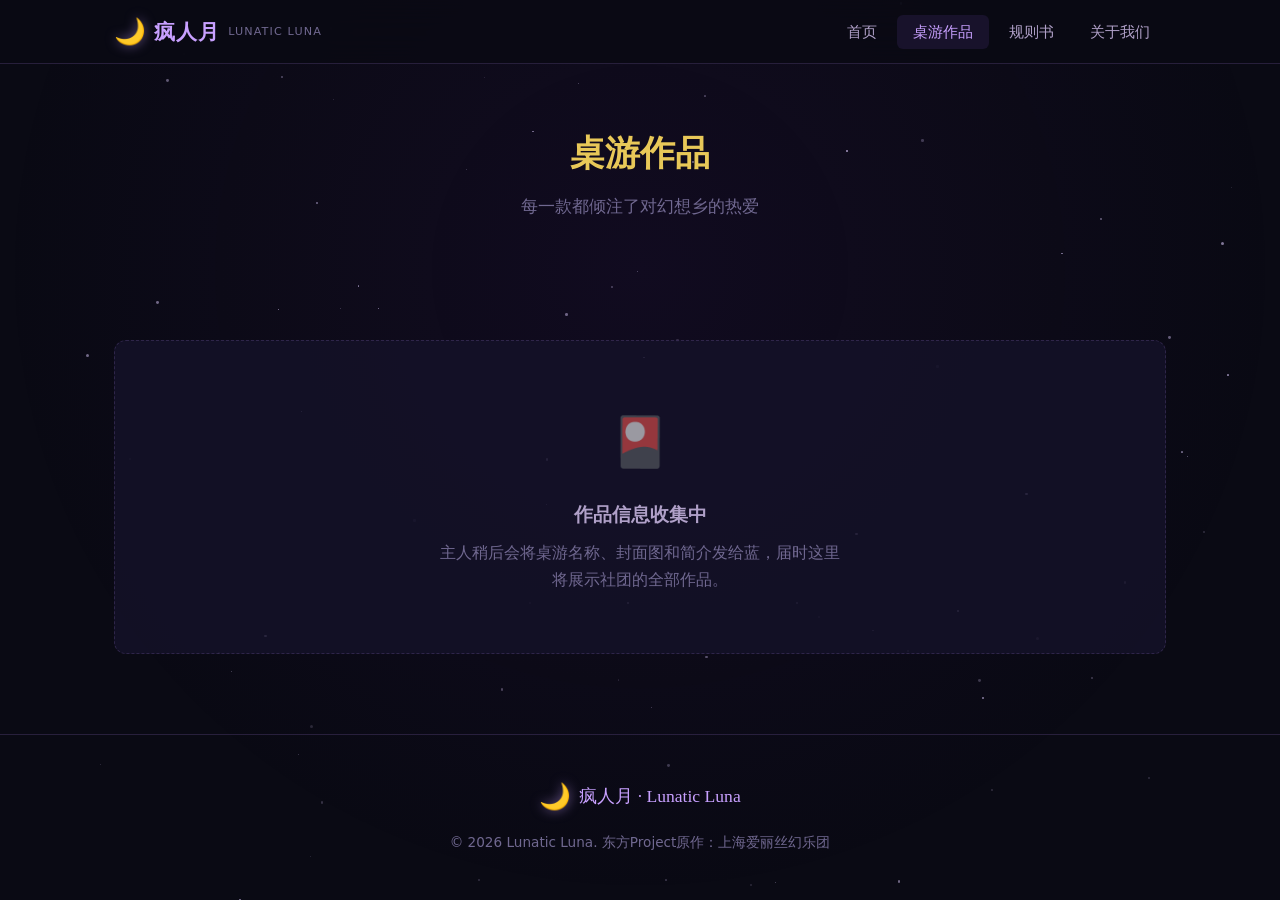
==== games.html @ 458e3dfa "🎉 疯人月社团官网 v0.1 - 初始框架 - 首页：社团介绍 + 响应式设计 - 作品展示页、规则书页、关于页 - 东方幻想风深色主题 - 移动端适配 - 星空粒子背景 + 月球动画" ====
<!DOCTYPE html>
<html lang="zh-CN">
<head>
  <meta charset="UTF-8">
  <meta name="viewport" content="width=device-width, initial-scale=1.0">
  <title>桌游作品 · 疯人月</title>
  <meta name="description" content="疯人月同人桌游社团作品一览">
  <link rel="stylesheet" href="css/style.css">
  <link rel="icon" href="favicon.svg">
</head>
<body>
  <div class="starfield" id="starfield"></div>
  <nav class="navbar" id="navbar">
    <div class="nav-inner">
      <a href="/" class="logo">
        <span class="logo-icon">🌙</span>
        <span class="logo-text">疯人月</span>
        <span class="logo-sub">Lunatic Luna</span>
      </a>
      <button class="nav-toggle" id="navToggle" aria-label="菜单">
        <span></span><span></span><span></span>
      </button>
      <ul class="nav-links" id="navLinks">
        <li><a href="/">首页</a></li>
        <li><a href="games.html" class="active">桌游作品</a></li>
        <li><a href="rules.html">规则书</a></li>
        <li><a href="about.html">关于我们</a></li>
      </ul>
    </div>
  </nav>

  <section class="page-hero">
    <h1>桌游作品</h1>
    <p>每一款都倾注了对幻想乡的热爱</p>
  </section>

  <section class="section">
    <div class="games-list" id="gamesList">
      <!-- 占位：等待主人物料 -->
      <div class="game-card-placeholder">
        <div class="placeholder-icon">🎴</div>
        <h3>作品信息收集中</h3>
        <p>主人稍后会将桌游名称、封面图和简介发给蓝，届时这里将展示社团的全部作品。</p>
      </div>
    </div>
  </section>

  <footer class="footer">
    <div class="footer-inner">
      <div class="footer-brand"><span class="logo-icon">🌙</span><span>疯人月 · Lunatic Luna</span></div>
      <p class="footer-copy">© 2026 Lunatic Luna. 东方Project原作：上海爱丽丝幻乐团</p>
    </div>
  </footer>
  <script src="js/main.js"></script>
</body>
</html>
---- css/style.css ----
/* ========================================
   疯人月 · Lunatic Luna 官网样式
   东方幻想风 · 深色主题
   ======================================== */

/* ---- CSS Variables ---- */
:root {
  --bg-deep: #0a0a14;
  --bg-card: rgba(20, 18, 40, 0.85);
  --bg-nav: rgba(10, 10, 20, 0.92);
  --text-primary: #e8e0f0;
  --text-secondary: #b0a0c8;
  --text-muted: #706890;
  --accent: #c8a0ff;
  --accent-glow: #a060ff;
  --accent-gold: #e8c858;
  --moon-pale: #f0e8d0;
  --border: rgba(160, 120, 220, 0.2);
  --radius: 12px;
  --radius-sm: 6px;
  --shadow-glow: 0 0 30px rgba(160, 96, 255, 0.15);
  --font-heading: 'Georgia', 'Noto Serif SC', 'SimSun', serif;
  --font-body: system-ui, -apple-system, 'PingFang SC', 'Microsoft YaHei', sans-serif;
  --max-width: 1100px;
  --nav-height: 64px;
}

/* ---- Reset & Base ---- */
*, *::before, *::after { box-sizing: border-box; margin: 0; padding: 0; }

html {
  scroll-behavior: smooth;
  font-size: 16px;
}

body {
  font-family: var(--font-body);
  background: var(--bg-deep);
  color: var(--text-primary);
  line-height: 1.7;
  min-height: 100vh;
  overflow-x: hidden;
}

a { color: var(--accent); text-decoration: none; transition: color 0.2s; }
a:hover { color: var(--accent-gold); }

img { max-width: 100%; height: auto; display: block; }

/* ---- Starfield BG ---- */
.starfield {
  position: fixed; top: 0; left: 0; width: 100%; height: 100%;
  z-index: 0; pointer-events: none;
  background: radial-gradient(ellipse at 50% 30%, rgba(60, 20, 100, 0.15) 0%, transparent 70%);
}

/* ---- Navbar ---- */
.navbar {
  position: fixed; top: 0; left: 0; right: 0; z-index: 1000;
  background: var(--bg-nav);
  backdrop-filter: blur(16px);
  border-bottom: 1px solid var(--border);
  height: var(--nav-height);
}

.nav-inner {
  max-width: var(--max-width);
  margin: 0 auto;
  padding: 0 24px;
  height: 100%;
  display: flex;
  align-items: center;
  justify-content: space-between;
}

.logo {
  display: flex;
  align-items: center;
  gap: 8px;
  color: var(--text-primary) !important;
  text-decoration: none;
}

.logo-icon {
  font-size: 1.6rem;
  filter: drop-shadow(0 0 6px rgba(200, 160, 255, 0.5));
}

.logo-text {
  font-family: var(--font-heading);
  font-size: 1.3rem;
  font-weight: 700;
  color: var(--accent);
  letter-spacing: 0.05em;
}

.logo-sub {
  font-size: 0.7rem;
  color: var(--text-muted);
  letter-spacing: 0.1em;
  text-transform: uppercase;
}

.nav-links {
  display: flex;
  list-style: none;
  gap: 4px;
}

.nav-links a {
  padding: 8px 16px;
  border-radius: var(--radius-sm);
  color: var(--text-secondary);
  font-size: 0.95rem;
  transition: all 0.2s;
}

.nav-links a:hover,
.nav-links a.active {
  color: var(--accent);
  background: rgba(160, 96, 255, 0.1);
}

.nav-toggle {
  display: none;
  flex-direction: column;
  gap: 5px;
  background: none;
  border: none;
  cursor: pointer;
  padding: 4px;
}

.nav-toggle span {
  display: block;
  width: 24px;
  height: 2px;
  background: var(--text-primary);
  border-radius: 2px;
  transition: all 0.3s;
}

/* ---- Hero ---- */
.hero {
  position: relative;
  z-index: 1;
  max-width: var(--max-width);
  margin: 0 auto;
  padding: calc(var(--nav-height) + 80px) 24px 100px;
  display: flex;
  align-items: center;
  gap: 60px;
  min-height: 80vh;
}

.hero-content {
  flex: 1;
}

.hero-badge {
  display: inline-block;
  padding: 6px 16px;
  border: 1px solid var(--accent);
  border-radius: 20px;
  color: var(--accent);
  font-size: 0.85rem;
  margin-bottom: 24px;
  background: rgba(160, 96, 255, 0.08);
}

.hero-title {
  font-family: var(--font-heading);
  font-size: clamp(2rem, 5vw, 3.2rem);
  line-height: 1.3;
  margin-bottom: 20px;
}

.title-line { display: block; }
.title-line.accent {
  color: var(--accent-gold);
  text-shadow: 0 0 20px rgba(232, 200, 88, 0.3);
}

.hero-desc {
  color: var(--text-secondary);
  font-size: 1.1rem;
  max-width: 500px;
  line-height: 1.8;
  margin-bottom: 32px;
}

.hero-actions {
  display: flex;
  gap: 12px;
  flex-wrap: wrap;
}

.btn {
  display: inline-flex;
  align-items: center;
  padding: 12px 28px;
  border-radius: 8px;
  font-size: 1rem;
  font-weight: 600;
  cursor: pointer;
  border: none;
  transition: all 0.3s;
  text-decoration: none;
}

.btn-primary {
  background: linear-gradient(135deg, var(--accent-glow), var(--accent));
  color: #fff;
  box-shadow: 0 4px 20px rgba(160, 96, 255, 0.3);
}
.btn-primary:hover {
  transform: translateY(-2px);
  box-shadow: 0 6px 30px rgba(160, 96, 255, 0.45);
  color: #fff;
}

.btn-ghost {
  background: transparent;
  color: var(--text-primary);
  border: 1px solid var(--border);
}
.btn-ghost:hover {
  background: rgba(160, 96, 255, 0.1);
  border-color: var(--accent);
  color: var(--accent);
}

/* Hero Visual */
.hero-visual {
  flex: 0 0 300px;
  display: flex;
  justify-content: center;
  align-items: center;
}

.moon-orbit {
  position: relative;
  width: 240px;
  height: 240px;
}

.moon {
  position: absolute;
  top: 50%; left: 50%;
  transform: translate(-50%, -50%);
  width: 100px; height: 100px;
  border-radius: 50%;
  background: radial-gradient(circle at 35% 35%, #f8f0d8, #c8b878, #806030);
  box-shadow:
    0 0 40px rgba(240, 220, 150, 0.3),
    0 0 80px rgba(200, 160, 80, 0.15),
    inset 0 0 20px rgba(255, 240, 200, 0.5);
  animation: moon-pulse 4s ease-in-out infinite;
}

.orbit-ring {
  position: absolute;
  top: 50%; left: 50%;
  transform: translate(-50%, -50%);
  width: 200px; height: 200px;
  border-radius: 50%;
  border: 1px solid rgba(200, 160, 255, 0.15);
  animation: orbit-spin 20s linear infinite;
}

.orbit-ring::after {
  content: '';
  position: absolute;
  top: -4px; left: 50%;
  width: 8px; height: 8px;
  border-radius: 50%;
  background: var(--accent);
  box-shadow: 0 0 12px var(--accent-glow);
}

@keyframes moon-pulse {
  0%, 100% { box-shadow: 0 0 40px rgba(240, 220, 150, 0.3), 0 0 80px rgba(200, 160, 80, 0.15); }
  50% { box-shadow: 0 0 60px rgba(240, 220, 150, 0.5), 0 0 120px rgba(200, 160, 80, 0.25); }
}

@keyframes orbit-spin {
  from { transform: translate(-50%, -50%) rotate(0deg); }
  to { transform: translate(-50%, -50%) rotate(360deg); }
}

/* ---- Sections ---- */
.section {
  position: relative;
  z-index: 1;
  max-width: var(--max-width);
  margin: 0 auto;
  padding: 80px 24px;
}

.section-dark {
  background: rgba(12, 10, 30, 0.5);
  max-width: 100%;
  border-top: 1px solid var(--border);
  border-bottom: 1px solid var(--border);
}

.section-header {
  text-align: center;
  margin-bottom: 48px;
}

.section-title {
  font-family: var(--font-heading);
  font-size: 2rem;
  color: var(--accent);
  margin-bottom: 8px;
}

.section-sub {
  color: var(--text-muted);
  font-size: 1rem;
}

/* ---- Games Grid ---- */
.games-grid {
  display: grid;
  grid-template-columns: repeat(auto-fill, minmax(300px, 1fr));
  gap: 24px;
}

.game-card {
  background: var(--bg-card);
  border: 1px solid var(--border);
  border-radius: var(--radius);
  overflow: hidden;
  transition: all 0.3s;
}

.game-card:hover {
  transform: translateY(-4px);
  box-shadow: var(--shadow-glow);
  border-color: var(--accent);
}

.game-card-img {
  width: 100%;
  height: 200px;
  object-fit: cover;
  background: linear-gradient(135deg, #1a1040, #201850);
}

.game-card-body {
  padding: 20px;
}

.game-card-body h3 {
  font-family: var(--font-heading);
  font-size: 1.2rem;
  margin-bottom: 8px;
  color: var(--accent-gold);
}

.game-card-body p {
  color: var(--text-secondary);
  font-size: 0.9rem;
  line-height: 1.6;
}

.game-card-footer {
  padding: 12px 20px;
  border-top: 1px solid var(--border);
  display: flex;
  gap: 8px;
}

.game-card-footer .btn {
  padding: 6px 16px;
  font-size: 0.85rem;
}

/* Placeholder */
.game-card-placeholder {
  text-align: center;
  padding: 60px 20px;
  background: var(--bg-card);
  border: 1px dashed var(--border);
  border-radius: var(--radius);
  grid-column: 1 / -1;
}

.placeholder-icon {
  font-size: 3rem;
  margin-bottom: 16px;
  opacity: 0.6;
}

.game-card-placeholder h3 {
  color: var(--text-secondary);
  margin-bottom: 8px;
}

.game-card-placeholder p {
  color: var(--text-muted);
  max-width: 400px;
  margin: 0 auto;
}

/* ---- Stats ---- */
.stats-row {
  display: flex;
  justify-content: center;
  gap: 60px;
  max-width: var(--max-width);
  margin: 0 auto;
}

.stat-item {
  text-align: center;
}

.stat-num {
  display: block;
  font-family: var(--font-heading);
  font-size: 2.5rem;
  color: var(--accent-gold);
  text-shadow: 0 0 20px rgba(232, 200, 88, 0.3);
}

.stat-label {
  font-size: 0.95rem;
  color: var(--text-muted);
}

/* ---- Page Hero ---- */
.page-hero {
  position: relative;
  z-index: 1;
  text-align: center;
  padding: calc(var(--nav-height) + 60px) 24px 40px;
}

.page-hero h1 {
  font-family: var(--font-heading);
  font-size: 2.2rem;
  color: var(--accent-gold);
  margin-bottom: 8px;
}

.page-hero p {
  color: var(--text-muted);
  font-size: 1.05rem;
}

/* ---- Games List ---- */
.games-list {
  display: flex;
  flex-direction: column;
  gap: 32px;
}

/* ---- About ---- */
.about-content {
  display: flex;
  flex-direction: column;
  gap: 24px;
  max-width: 700px;
  margin: 0 auto;
}

.about-card {
  background: var(--bg-card);
  border: 1px solid var(--border);
  border-radius: var(--radius);
  padding: 28px;
}

.about-card h2 {
  font-family: var(--font-heading);
  font-size: 1.3rem;
  color: var(--accent-gold);
  margin-bottom: 12px;
}

.about-card p {
  color: var(--text-secondary);
  margin-bottom: 10px;
  line-height: 1.8;
}

.about-card p:last-child { margin-bottom: 0; }

.contact-methods {
  margin-top: 12px;
  display: flex;
  flex-direction: column;
  gap: 8px;
}

.contact-item {
  display: flex;
  align-items: center;
  gap: 10px;
  color: var(--text-secondary);
}

.contact-icon { font-size: 1.2rem; }

/* ---- Footer ---- */
.footer {
  position: relative;
  z-index: 1;
  border-top: 1px solid var(--border);
  padding: 40px 24px;
  text-align: center;
}

.footer-inner {
  max-width: var(--max-width);
  margin: 0 auto;
}

.footer-brand {
  display: flex;
  align-items: center;
  justify-content: center;
  gap: 8px;
  font-family: var(--font-heading);
  font-size: 1.1rem;
  color: var(--accent);
  margin-bottom: 12px;
}

.footer-copy {
  color: var(--text-muted);
  font-size: 0.85rem;
}

.footer-note {
  color: var(--text-muted);
  font-size: 0.8rem;
  margin-top: 4px;
  font-style: italic;
}

/* ---- Responsive ---- */
@media (max-width: 768px) {
  .hero {
    flex-direction: column;
    text-align: center;
    gap: 40px;
    min-height: auto;
    padding-top: calc(var(--nav-height) + 40px);
  }

  .hero-desc { max-width: 100%; }
  .hero-actions { justify-content: center; }
  .hero-visual { flex: none; }

  .nav-toggle { display: flex; }

  .nav-links {
    display: none;
    position: absolute;
    top: var(--nav-height);
    left: 0; right: 0;
    flex-direction: column;
    background: var(--bg-nav);
    padding: 16px;
    border-bottom: 1px solid var(--border);
  }

  .nav-links.open { display: flex; }

  .stats-row {
    flex-direction: column;
    gap: 24px;
  }

  .games-grid {
    grid-template-columns: 1fr;
  }
}

@media (max-width: 480px) {
  .hero-title { font-size: 1.8rem; }
  .section { padding: 48px 16px; }
  .section-title { font-size: 1.5rem; }
}
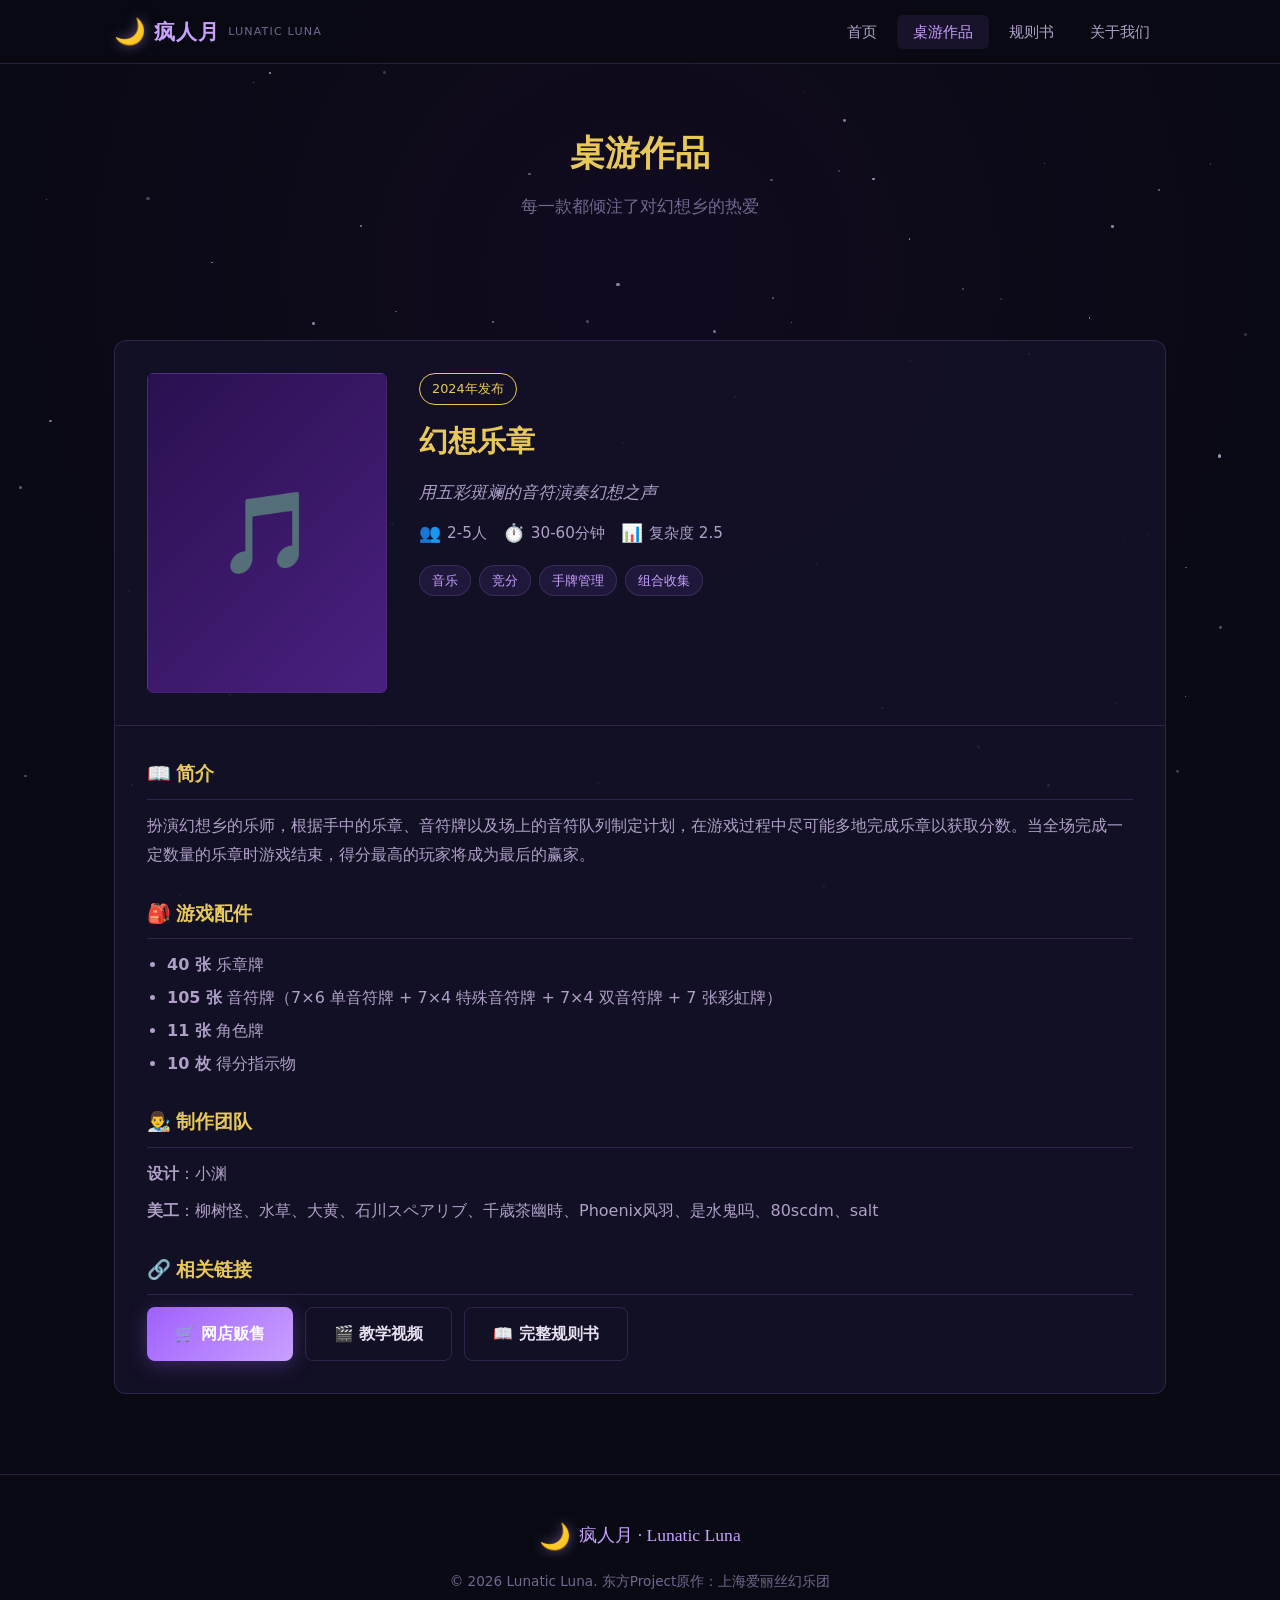
==== commit 8d97d12e: "🎵 添加「幻想乐章」桌游详情 - 作品展示页：完整游戏信息、配件列表、制作团队、购买链接 - 规则书页：完整规则（开局准备/流程/成曲/游戏结束） - 首页更新：代表作品卡片 + 统计数据 - 新增游" ====
--- a/games.html
+++ b/games.html
@@ -36,12 +36,58 @@
 
   <section class="section">
     <div class="games-list" id="gamesList">
-      <!-- 占位：等待主人物料 -->
-      <div class="game-card-placeholder">
-        <div class="placeholder-icon">🎴</div>
-        <h3>作品信息收集中</h3>
-        <p>主人稍后会将桌游名称、封面图和简介发给蓝，届时这里将展示社团的全部作品。</p>
-      </div>
+      <!-- 幻想乐章 -->
+      <article class="game-detail" id="gensou-gakushou">
+        <div class="game-detail-header">
+          <div class="game-detail-cover">
+            <div class="cover-placeholder">🎵</div>
+          </div>
+          <div class="game-detail-meta">
+            <span class="game-badge">2024年发布</span>
+            <h2>幻想乐章</h2>
+            <p class="game-tagline">用五彩斑斓的音符演奏幻想之声</p>
+            <div class="game-stats">
+              <div class="game-stat"><span class="stat-icon">👥</span> 2-5人</div>
+              <div class="game-stat"><span class="stat-icon">⏱️</span> 30-60分钟</div>
+              <div class="game-stat"><span class="stat-icon">📊</span> 复杂度 2.5</div>
+            </div>
+            <div class="game-tags">
+              <span class="tag">音乐</span>
+              <span class="tag">竞分</span>
+              <span class="tag">手牌管理</span>
+              <span class="tag">组合收集</span>
+            </div>
+          </div>
+        </div>
+        <div class="game-detail-body">
+          <div class="game-section">
+            <h3>📖 简介</h3>
+            <p>扮演幻想乡的乐师，根据手中的乐章、音符牌以及场上的音符队列制定计划，在游戏过程中尽可能多地完成乐章以获取分数。当全场完成一定数量的乐章时游戏结束，得分最高的玩家将成为最后的赢家。</p>
+          </div>
+          <div class="game-section">
+            <h3>🎒 游戏配件</h3>
+            <ul>
+              <li><strong>40 张</strong> 乐章牌</li>
+              <li><strong>105 张</strong> 音符牌（7×6 单音符牌 + 7×4 特殊音符牌 + 7×4 双音符牌 + 7 张彩虹牌）</li>
+              <li><strong>11 张</strong> 角色牌</li>
+              <li><strong>10 枚</strong> 得分指示物</li>
+            </ul>
+          </div>
+          <div class="game-section">
+            <h3>👨‍🎨 制作团队</h3>
+            <p><strong>设计</strong>：小渊</p>
+            <p><strong>美工</strong>：柳树怪、水草、大黄、石川スペアリブ、千歳茶幽時、Phoenix风羽、是水鬼吗、80scdm、salt</p>
+          </div>
+          <div class="game-section">
+            <h3>🔗 相关链接</h3>
+            <div class="game-links">
+              <a href="https://e.tb.cn/h.8eJ7mrzelplnOfU?tk=iquhgDgoF9y" class="btn btn-primary" target="_blank">🛒 网店贩售</a>
+              <a href="https://b23.tv/UHaeSBZ" class="btn btn-ghost" target="_blank">🎬 教学视频</a>
+              <a href="rules.html#gensou-gakushou" class="btn btn-ghost">📖 完整规则书</a>
+            </div>
+          </div>
+        </div>
+      </article>
     </div>
   </section>
 
--- a/css/style.css
+++ b/css/style.css
@@ -505,6 +505,224 @@
 
 .contact-icon { font-size: 1.2rem; }
 
+.contact-icon { font-size: 1.2rem; }
+
+/* ---- Game Detail (games page) ---- */
+.game-detail {
+  background: var(--bg-card);
+  border: 1px solid var(--border);
+  border-radius: var(--radius);
+  overflow: hidden;
+}
+
+.game-detail-header {
+  display: flex;
+  gap: 32px;
+  padding: 32px;
+  border-bottom: 1px solid var(--border);
+}
+
+.game-detail-cover {
+  flex: 0 0 240px;
+  height: 320px;
+  border-radius: var(--radius-sm);
+  overflow: hidden;
+}
+
+.cover-placeholder {
+  width: 100%;
+  height: 100%;
+  background: linear-gradient(135deg, #2a1050, #4a2080);
+  display: flex;
+  align-items: center;
+  justify-content: center;
+  font-size: 5rem;
+  border: 1px solid var(--border);
+}
+
+.game-detail-meta {
+  flex: 1;
+  display: flex;
+  flex-direction: column;
+  gap: 12px;
+}
+
+.game-badge {
+  display: inline-block;
+  padding: 4px 12px;
+  border: 1px solid var(--accent-gold);
+  border-radius: 20px;
+  color: var(--accent-gold);
+  font-size: 0.8rem;
+  width: fit-content;
+}
+
+.game-detail-meta h2 {
+  font-family: var(--font-heading);
+  font-size: 1.8rem;
+  color: var(--accent-gold);
+}
+
+.game-tagline {
+  color: var(--text-secondary);
+  font-style: italic;
+  font-size: 1.05rem;
+}
+
+.game-stats {
+  display: flex;
+  gap: 16px;
+  flex-wrap: wrap;
+}
+
+.game-stat {
+  display: flex;
+  align-items: center;
+  gap: 6px;
+  color: var(--text-secondary);
+  font-size: 0.95rem;
+}
+
+.stat-icon { font-size: 1.1rem; }
+
+.game-tags {
+  display: flex;
+  gap: 8px;
+  flex-wrap: wrap;
+  margin-top: 4px;
+}
+
+.tag {
+  padding: 4px 12px;
+  background: rgba(160, 96, 255, 0.1);
+  border: 1px solid var(--border);
+  border-radius: 20px;
+  font-size: 0.8rem;
+  color: var(--accent);
+}
+
+.game-detail-body {
+  padding: 32px;
+}
+
+.game-section {
+  margin-bottom: 28px;
+}
+
+.game-section:last-child { margin-bottom: 0; }
+
+.game-section h3 {
+  font-family: var(--font-heading);
+  font-size: 1.2rem;
+  color: var(--accent-gold);
+  margin-bottom: 12px;
+  padding-bottom: 8px;
+  border-bottom: 1px solid var(--border);
+}
+
+.game-section p {
+  color: var(--text-secondary);
+  line-height: 1.8;
+  margin-bottom: 8px;
+}
+
+.game-section ul, .game-section ol {
+  color: var(--text-secondary);
+  padding-left: 20px;
+  line-height: 1.8;
+}
+
+.game-section li { margin-bottom: 4px; }
+
+.game-links {
+  display: flex;
+  gap: 12px;
+  flex-wrap: wrap;
+}
+
+/* ---- Rule Cards ---- */
+.rule-card {
+  background: var(--bg-card);
+  border: 1px solid var(--border);
+  border-radius: var(--radius);
+  padding: 32px;
+}
+
+.rule-card h2 {
+  font-family: var(--font-heading);
+  font-size: 1.6rem;
+  color: var(--accent-gold);
+  margin-bottom: 24px;
+  padding-bottom: 12px;
+  border-bottom: 1px solid var(--border);
+}
+
+.rule-section {
+  margin-bottom: 24px;
+}
+
+.rule-section:last-child { margin-bottom: 0; }
+
+.rule-section h3 {
+  font-family: var(--font-heading);
+  font-size: 1.15rem;
+  color: var(--accent);
+  margin-bottom: 10px;
+}
+
+.rule-section p {
+  color: var(--text-secondary);
+  line-height: 1.8;
+  margin-bottom: 8px;
+}
+
+.rule-section ul, .rule-section ol {
+  color: var(--text-secondary);
+  padding-left: 24px;
+  line-height: 1.8;
+}
+
+.rule-section li { margin-bottom: 6px; }
+
+.rule-section ul ul, .rule-section ol ul {
+  margin-top: 6px;
+  margin-bottom: 6px;
+}
+
+.rule-table {
+  width: 100%;
+  max-width: 400px;
+  border-collapse: collapse;
+  margin: 12px 0;
+  color: var(--text-secondary);
+}
+
+.rule-table th, .rule-table td {
+  padding: 10px 16px;
+  border: 1px solid var(--border);
+  text-align: center;
+}
+
+.rule-table th {
+  background: rgba(160, 96, 255, 0.08);
+  color: var(--accent);
+  font-weight: 600;
+}
+
+@media (max-width: 768px) {
+  .game-detail-header {
+    flex-direction: column;
+    padding: 20px;
+  }
+  .game-detail-cover {
+    flex: none;
+    width: 100%;
+    height: 240px;
+  }
+  .game-detail-body { padding: 20px; }
+  .rule-card { padding: 20px; }
+}
+
 /* ---- Footer ---- */
 .footer {
   position: relative;
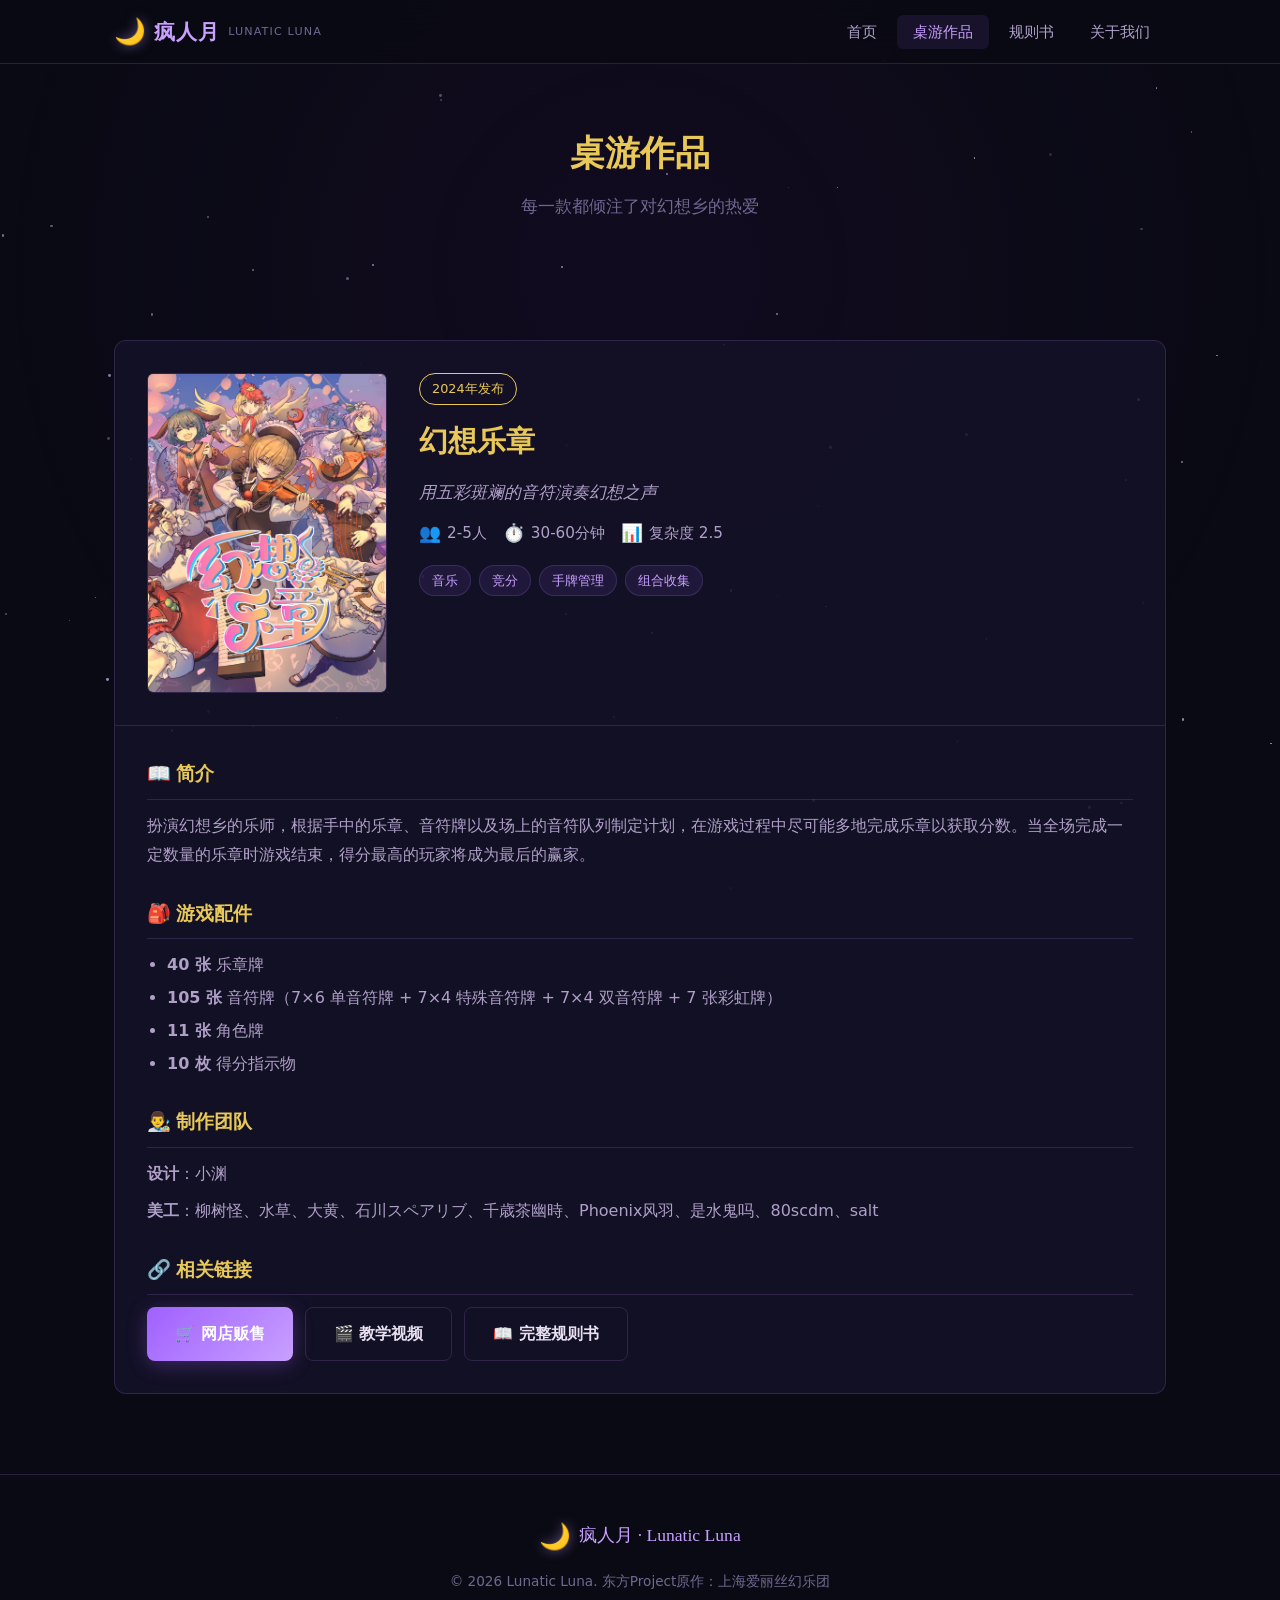
==== commit d8a6257a: "🖼️ 添加幻想乐章封面图" ====
--- a/games.html
+++ b/games.html
@@ -40,7 +40,7 @@
       <article class="game-detail" id="gensou-gakushou">
         <div class="game-detail-header">
           <div class="game-detail-cover">
-            <div class="cover-placeholder">🎵</div>
+            <img src="assets/images/gensou-gakushou-cover.jpg" alt="幻想乐章 封面" class="cover-img">
           </div>
           <div class="game-detail-meta">
             <span class="game-badge">2024年发布</span>
--- a/css/style.css
+++ b/css/style.css
@@ -540,6 +540,14 @@
   border: 1px solid var(--border);
 }
 
+.cover-img {
+  width: 100%;
+  height: 100%;
+  object-fit: cover;
+  border-radius: var(--radius-sm);
+  border: 1px solid var(--border);
+}
+
 .game-detail-meta {
   flex: 1;
   display: flex;
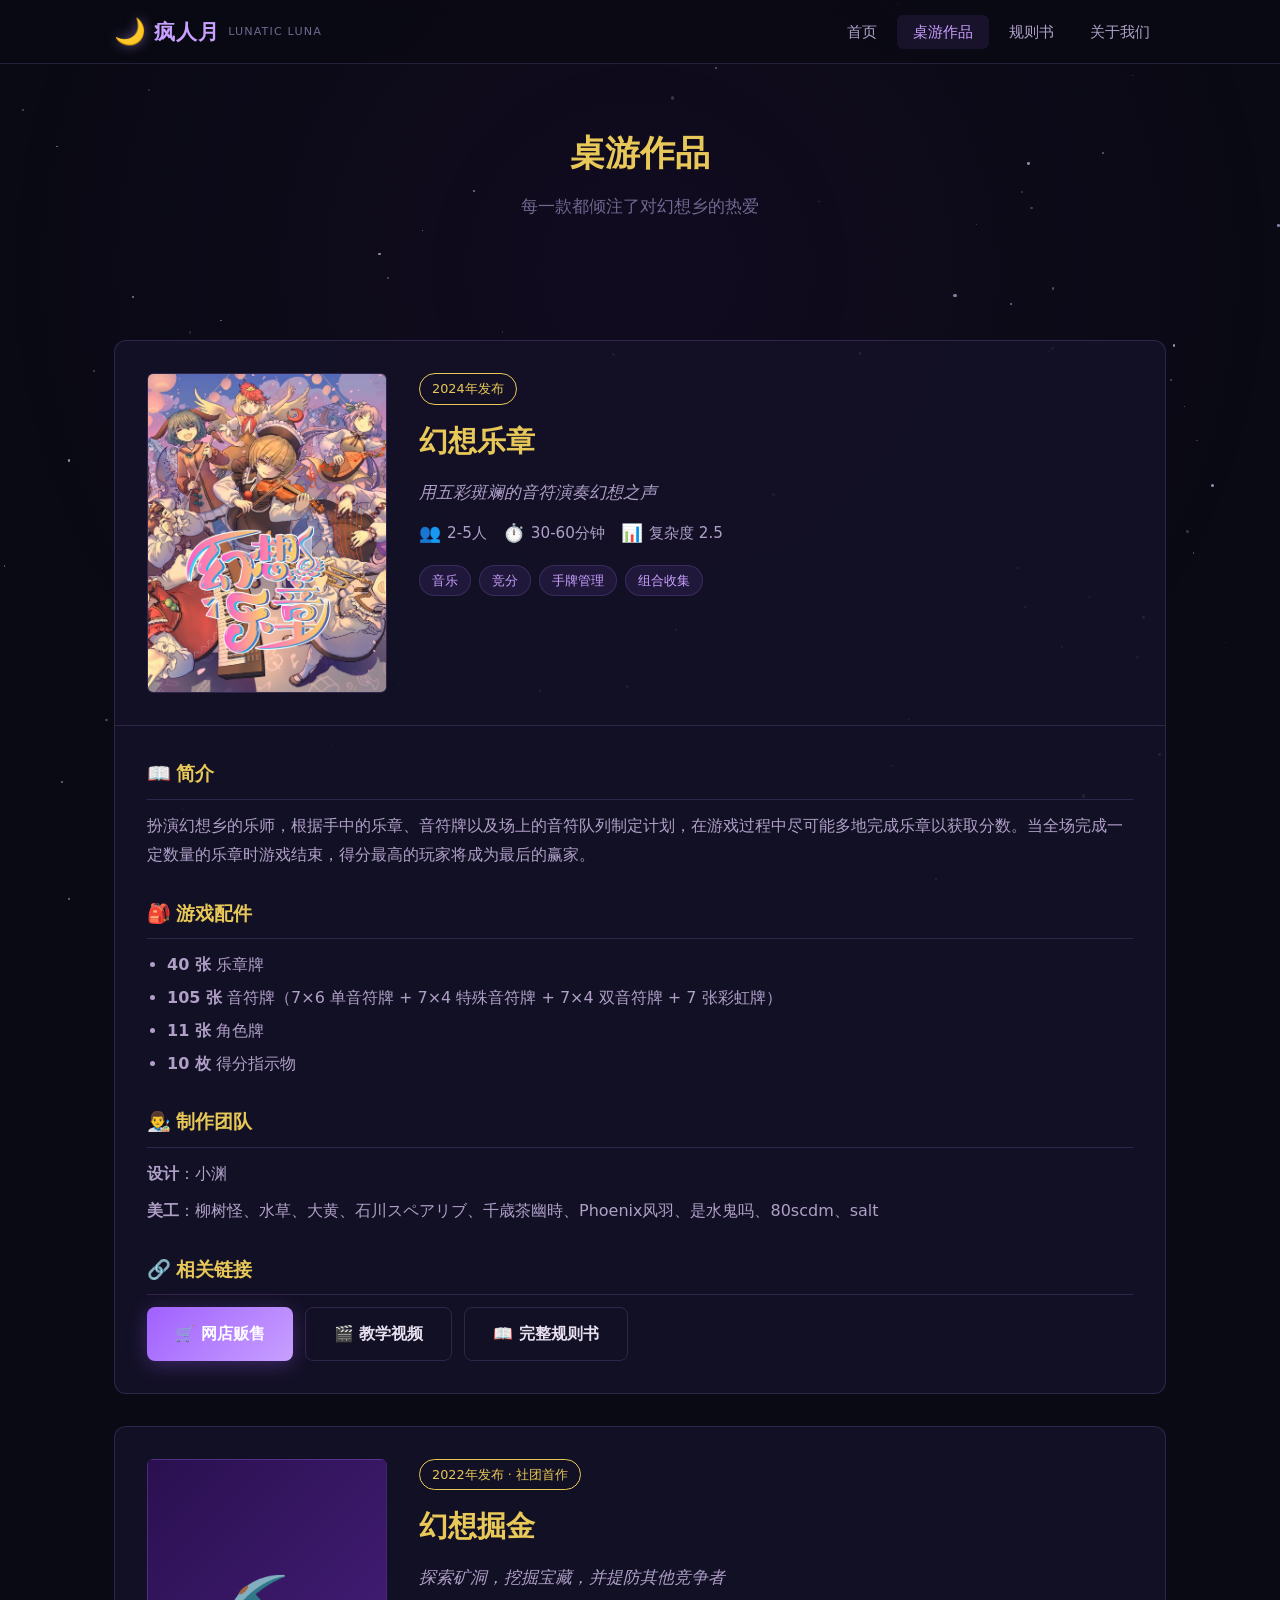
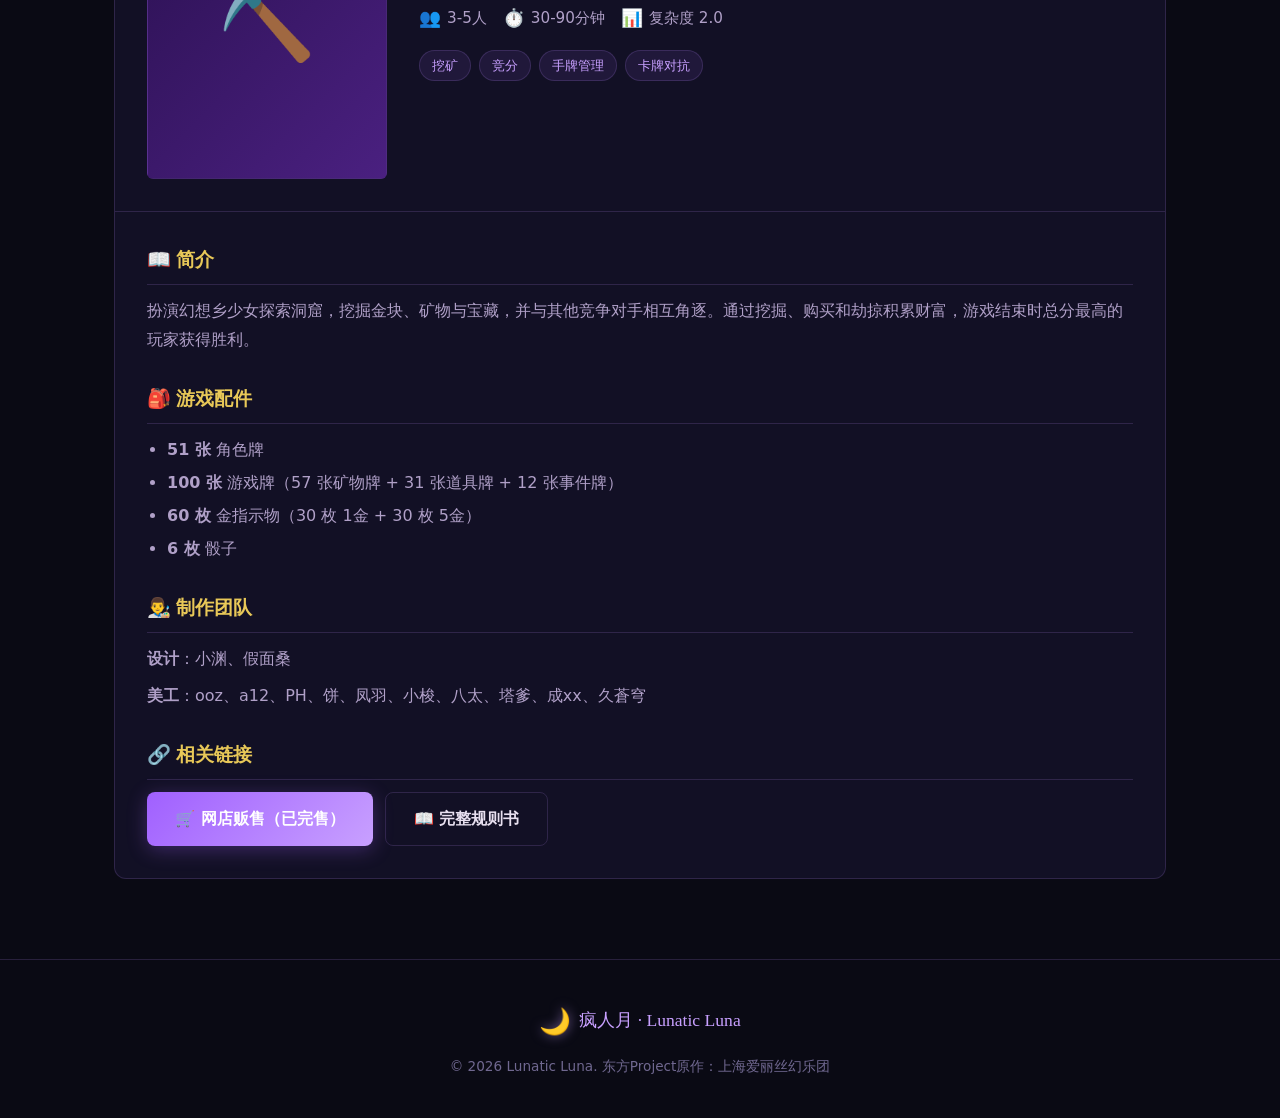
==== commit 8e8e5a54: "⛏️ 添加「幻想掘金」桌游详情（社团首作·2022） - 作品展示页：完整游戏信息、配件列表、制作团队、购买链接 - 规则书页：完整规则（词条/准备/流程/劫掠/结算/结束） - 首页更新：新增作品卡" ====
--- a/games.html
+++ b/games.html
@@ -88,6 +88,57 @@
           </div>
         </div>
       </article>
+      <!-- 幻想掘金 -->
+      <article class="game-detail" id="gensou-kinkin">
+        <div class="game-detail-header">
+          <div class="game-detail-cover">
+            <div class="cover-placeholder">⛏️</div>
+          </div>
+          <div class="game-detail-meta">
+            <span class="game-badge">2022年发布 · 社团首作</span>
+            <h2>幻想掘金</h2>
+            <p class="game-tagline">探索矿洞，挖掘宝藏，并提防其他竞争者</p>
+            <div class="game-stats">
+              <div class="game-stat"><span class="stat-icon">👥</span> 3-5人</div>
+              <div class="game-stat"><span class="stat-icon">⏱️</span> 30-90分钟</div>
+              <div class="game-stat"><span class="stat-icon">📊</span> 复杂度 2.0</div>
+            </div>
+            <div class="game-tags">
+              <span class="tag">挖矿</span>
+              <span class="tag">竞分</span>
+              <span class="tag">手牌管理</span>
+              <span class="tag">卡牌对抗</span>
+            </div>
+          </div>
+        </div>
+        <div class="game-detail-body">
+          <div class="game-section">
+            <h3>📖 简介</h3>
+            <p>扮演幻想乡少女探索洞窟，挖掘金块、矿物与宝藏，并与其他竞争对手相互角逐。通过挖掘、购买和劫掠积累财富，游戏结束时总分最高的玩家获得胜利。</p>
+          </div>
+          <div class="game-section">
+            <h3>🎒 游戏配件</h3>
+            <ul>
+              <li><strong>51 张</strong> 角色牌</li>
+              <li><strong>100 张</strong> 游戏牌（57 张矿物牌 + 31 张道具牌 + 12 张事件牌）</li>
+              <li><strong>60 枚</strong> 金指示物（30 枚 1金 + 30 枚 5金）</li>
+              <li><strong>6 枚</strong> 骰子</li>
+            </ul>
+          </div>
+          <div class="game-section">
+            <h3>👨‍🎨 制作团队</h3>
+            <p><strong>设计</strong>：小渊、假面桑</p>
+            <p><strong>美工</strong>：ooz、a12、PH、饼、凤羽、小梭、八太、塔爹、成xx、久蒼穹</p>
+          </div>
+          <div class="game-section">
+            <h3>🔗 相关链接</h3>
+            <div class="game-links">
+              <a href="https://e.tb.cn/h.85LGqt9xoqA6hg2?tk=N7oDgxEQFFU" class="btn btn-primary" target="_blank">🛒 网店贩售（已完售）</a>
+              <a href="rules.html#gensou-kinkin" class="btn btn-ghost">📖 完整规则书</a>
+            </div>
+          </div>
+        </div>
+      </article>
     </div>
   </section>
 
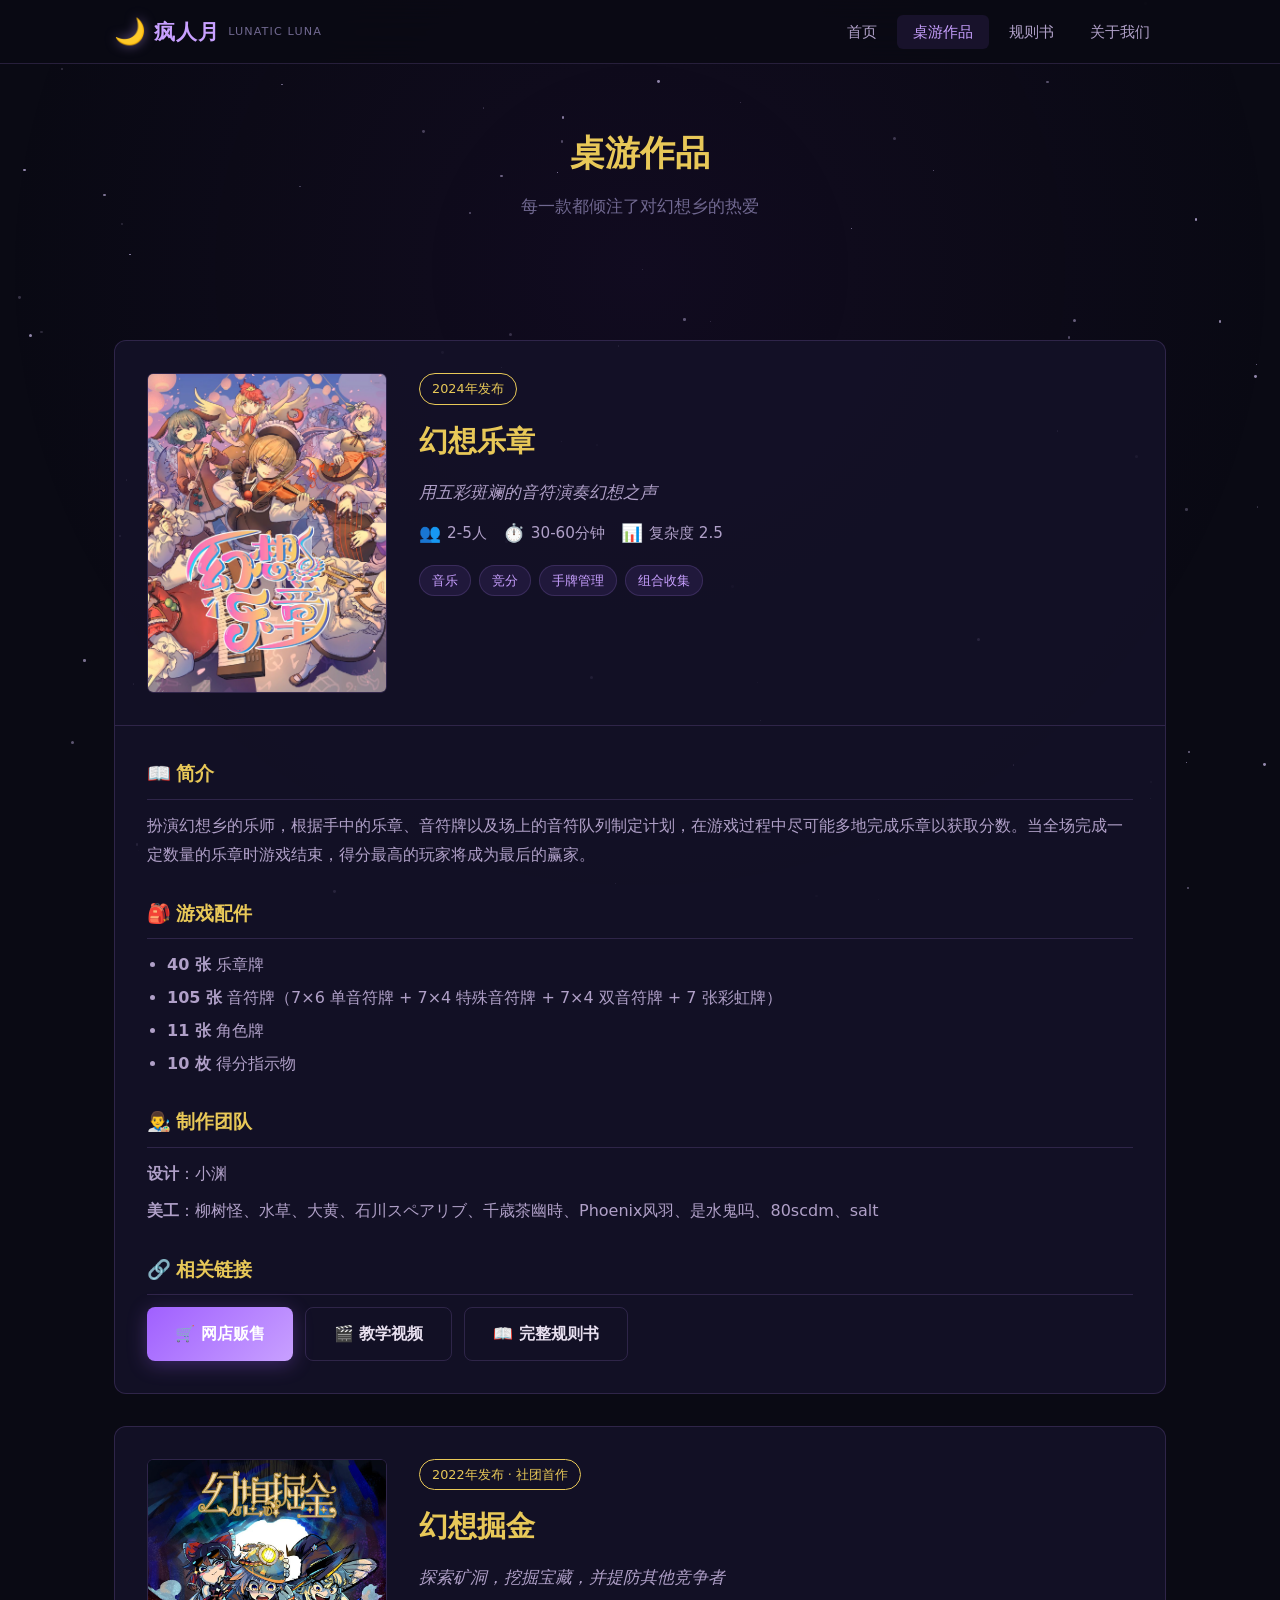
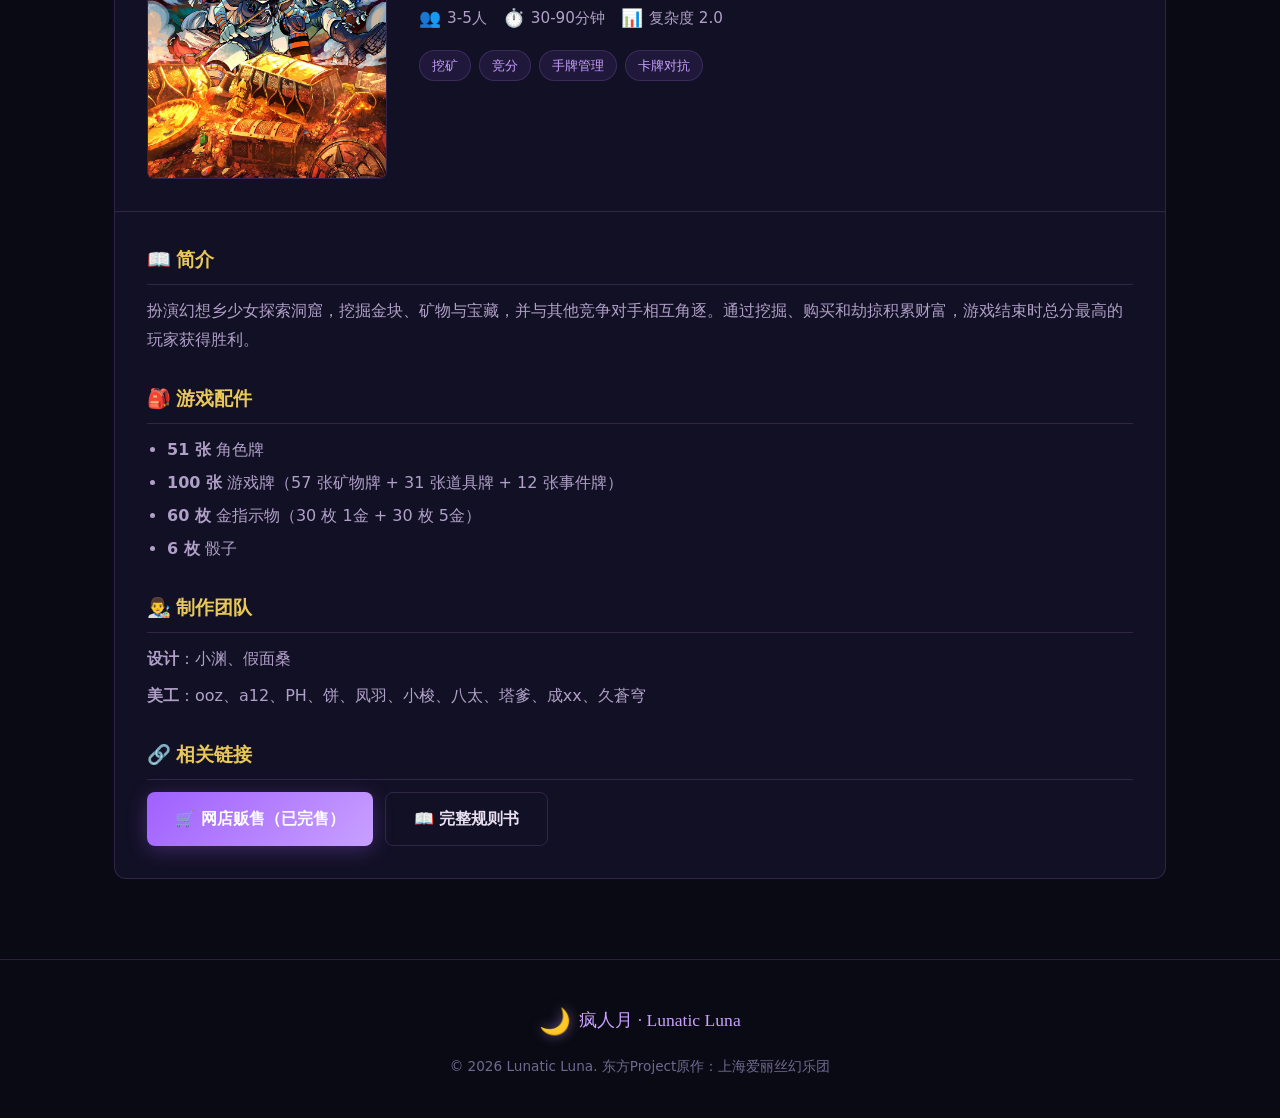
==== commit 598207ba: "🖼️ 添加幻想掘金封面图（已压缩 19MB→296KB）" ====
--- a/games.html
+++ b/games.html
@@ -92,7 +92,7 @@
       <article class="game-detail" id="gensou-kinkin">
         <div class="game-detail-header">
           <div class="game-detail-cover">
-            <div class="cover-placeholder">⛏️</div>
+            <img src="assets/images/gensou-kinkin-cover.jpg" alt="幻想掘金 封面" class="cover-img">
           </div>
           <div class="game-detail-meta">
             <span class="game-badge">2022年发布 · 社团首作</span>
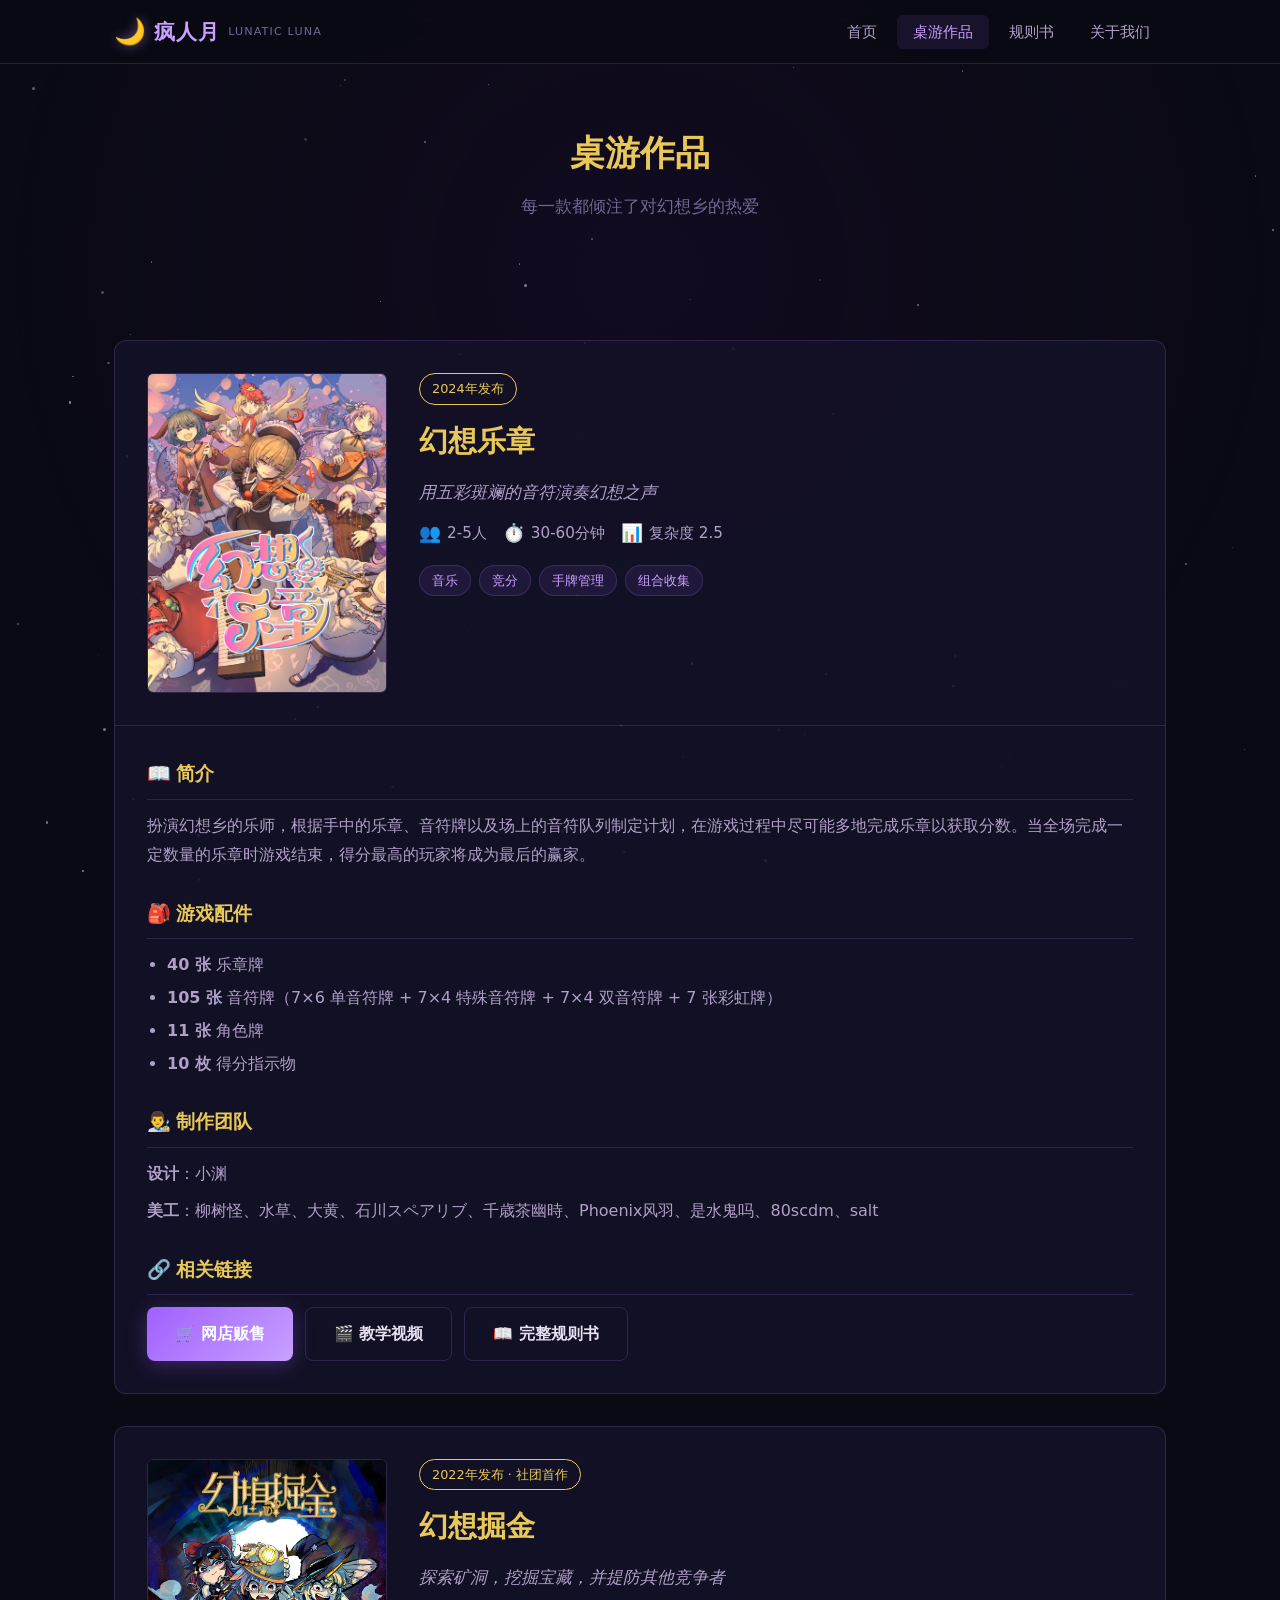
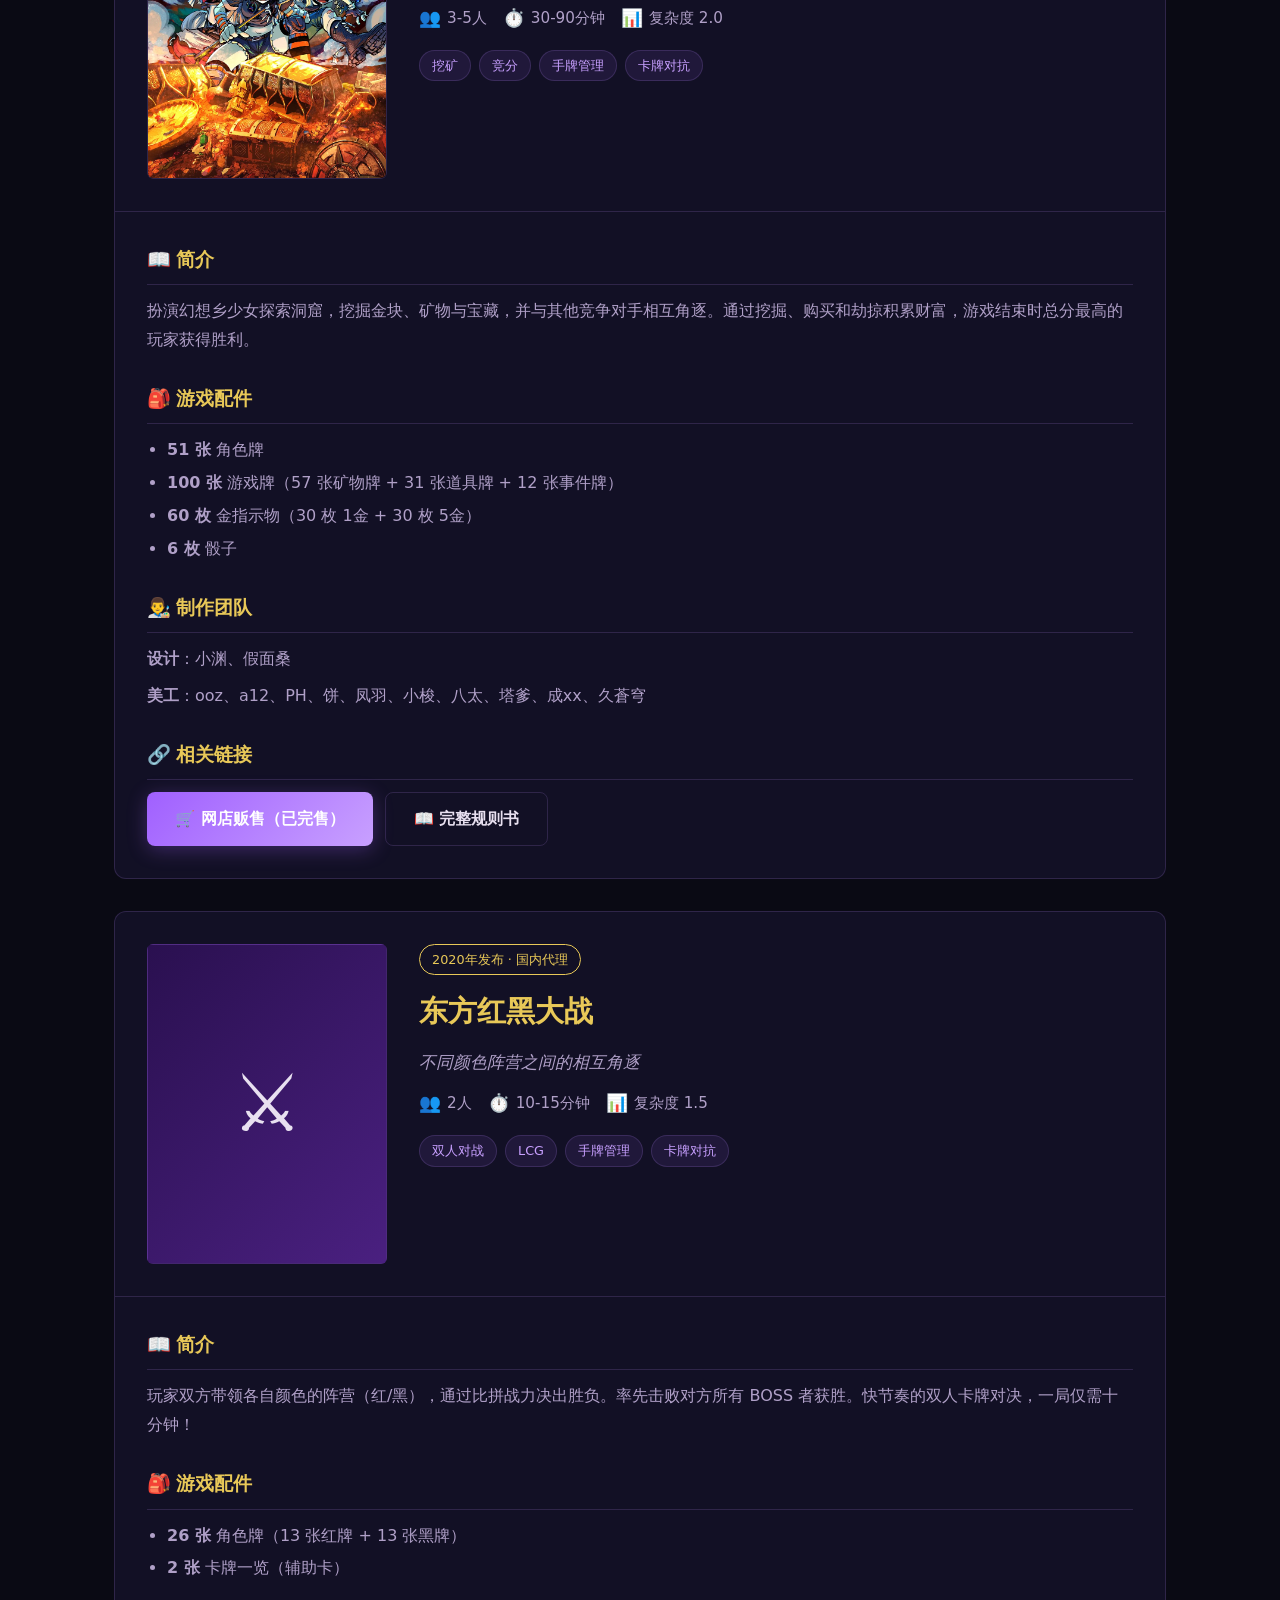
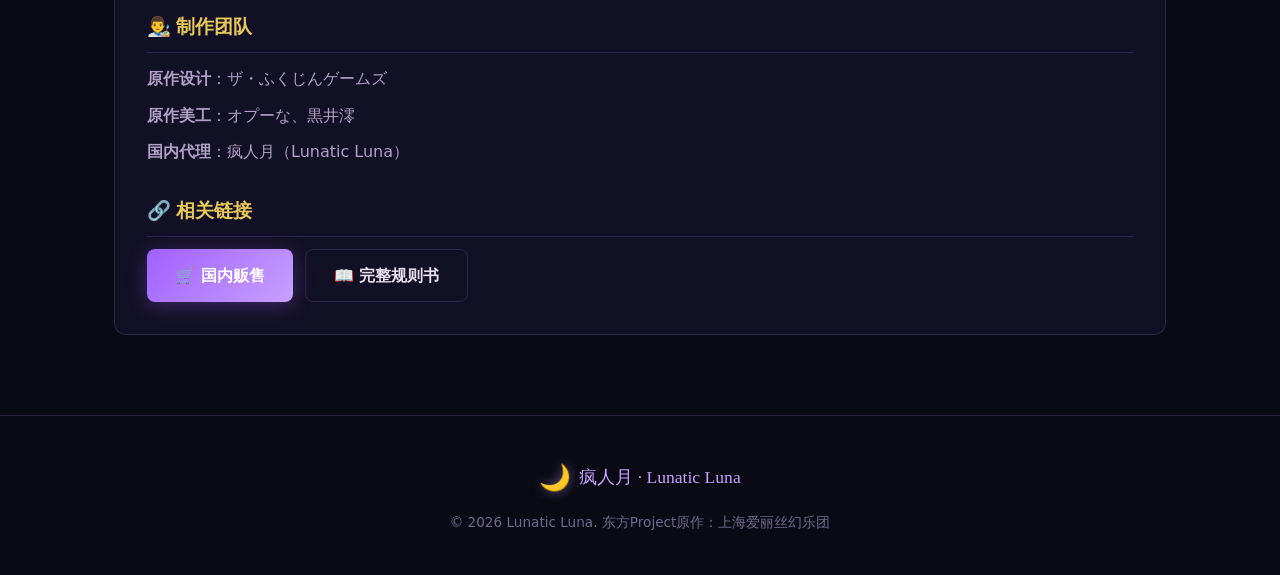
==== commit 23ab80e4: "⚔️ 添加「东方红黑大战」- 社团代理日方作品 - 红黑阵营双人对战 LCG - 作品展示页 + 完整规则书 - 首页新增第三款作品卡片 - 统计数据更新为 3" ====
--- a/games.html
+++ b/games.html
@@ -139,6 +139,56 @@
           </div>
         </div>
       </article>
+      <!-- 东方红黑大战 -->
+      <article class="game-detail" id="touhou-redblack">
+        <div class="game-detail-header">
+          <div class="game-detail-cover">
+            <div class="cover-placeholder">⚔️</div>
+          </div>
+          <div class="game-detail-meta">
+            <span class="game-badge">2020年发布 · 国内代理</span>
+            <h2>东方红黑大战</h2>
+            <p class="game-tagline">不同颜色阵营之间的相互角逐</p>
+            <div class="game-stats">
+              <div class="game-stat"><span class="stat-icon">👥</span> 2人</div>
+              <div class="game-stat"><span class="stat-icon">⏱️</span> 10-15分钟</div>
+              <div class="game-stat"><span class="stat-icon">📊</span> 复杂度 1.5</div>
+            </div>
+            <div class="game-tags">
+              <span class="tag">双人对战</span>
+              <span class="tag">LCG</span>
+              <span class="tag">手牌管理</span>
+              <span class="tag">卡牌对抗</span>
+            </div>
+          </div>
+        </div>
+        <div class="game-detail-body">
+          <div class="game-section">
+            <h3>📖 简介</h3>
+            <p>玩家双方带领各自颜色的阵营（红/黑），通过比拼战力决出胜负。率先击败对方所有 BOSS 者获胜。快节奏的双人卡牌对决，一局仅需十分钟！</p>
+          </div>
+          <div class="game-section">
+            <h3>🎒 游戏配件</h3>
+            <ul>
+              <li><strong>26 张</strong> 角色牌（13 张红牌 + 13 张黑牌）</li>
+              <li><strong>2 张</strong> 卡牌一览（辅助卡）</li>
+            </ul>
+          </div>
+          <div class="game-section">
+            <h3>👨‍🎨 制作团队</h3>
+            <p><strong>原作设计</strong>：ザ・ふくじんゲームズ</p>
+            <p><strong>原作美工</strong>：オプーな、黒井澪</p>
+            <p><strong>国内代理</strong>：疯人月（Lunatic Luna）</p>
+          </div>
+          <div class="game-section">
+            <h3>🔗 相关链接</h3>
+            <div class="game-links">
+              <a href="https://m.tb.cn/h.8f5y7KcKjabISJm" class="btn btn-primary" target="_blank">🛒 国内贩售</a>
+              <a href="rules.html#touhou-redblack" class="btn btn-ghost">📖 完整规则书</a>
+            </div>
+          </div>
+        </div>
+      </article>
     </div>
   </section>
 
